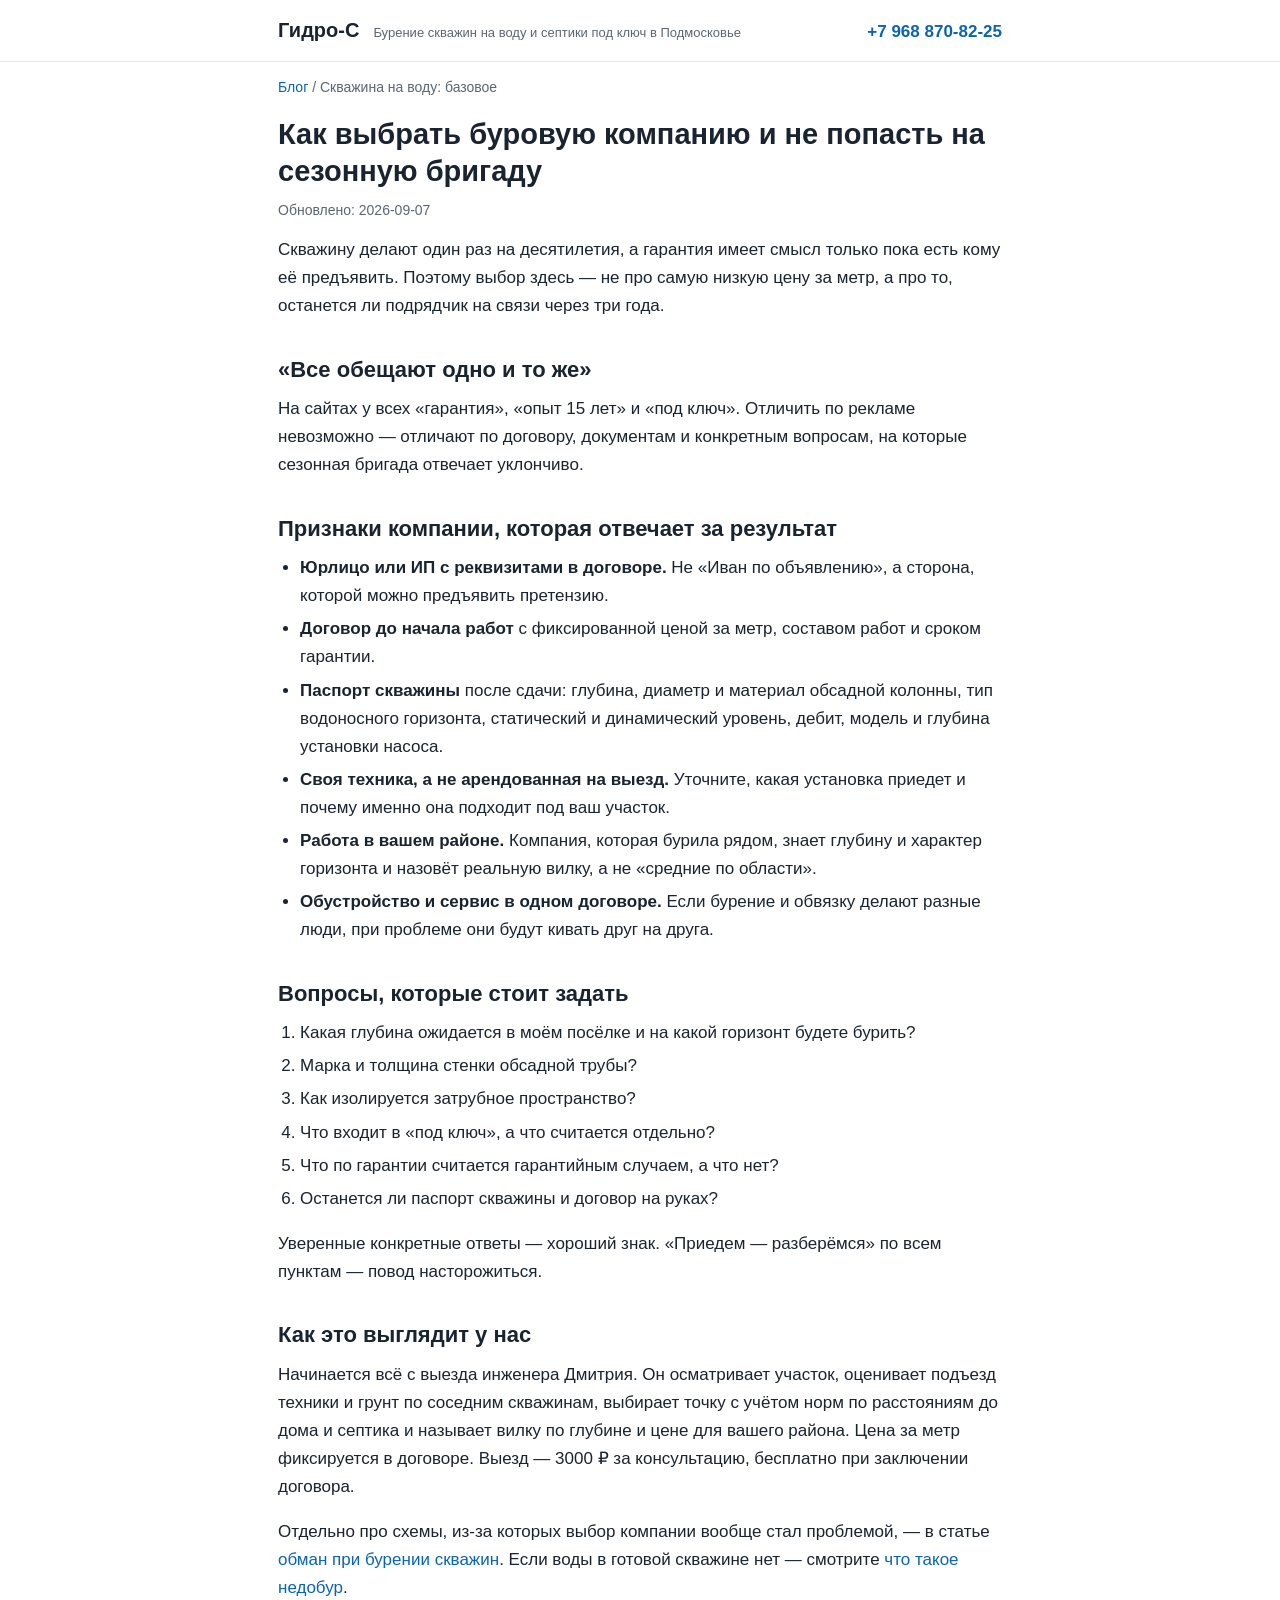
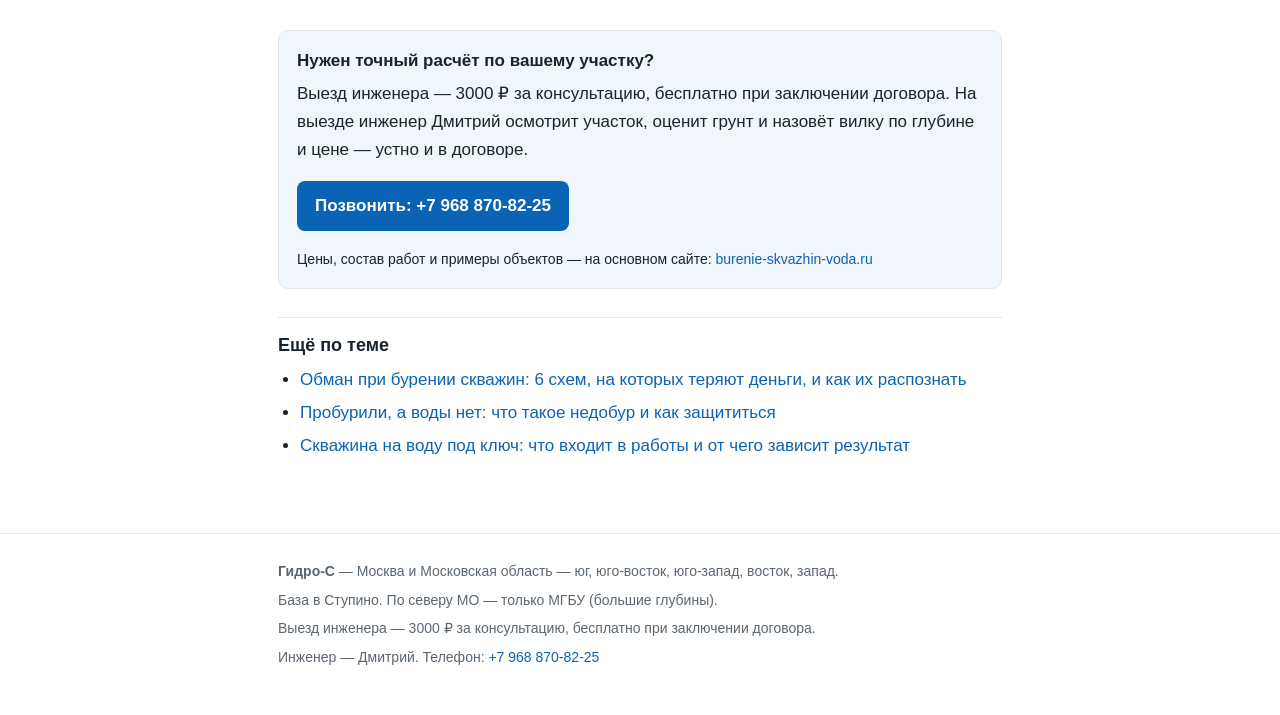
==== docs/kak-vybrat-burovuyu-kompaniyu/index.html @ e6ea915f "Образец статьи (7-блочный каркас) + UTM-ссылка на осн. сайт + фикс префикса внутр. ссылок Co-Authore" ====
<!doctype html>
<html lang="ru">
<head>
<meta charset="utf-8">
<meta name="viewport" content="width=device-width, initial-scale=1">
<title>Как выбрать буровую компанию и не попасть на сезонную бригаду — Гидро-С</title>
<meta name="description" content="По каким признакам отличить буровую компанию, которая отвечает за результат годами, от бригады, которая пропадёт после сезона. Что спросить и что должно быть в договоре.">
<link rel="canonical" href="https://tv3911471-arch.github.io/gidros-blog/kak-vybrat-burovuyu-kompaniyu/">
<meta property="og:title" content="Как выбрать буровую компанию и не попасть на сезонную бригаду — Гидро-С">
<meta property="og:description" content="По каким признакам отличить буровую компанию, которая отвечает за результат годами, от бригады, которая пропадёт после сезона. Что спросить и что должно быть в договоре.">
<meta property="og:type" content="article">
<meta property="og:url" content="https://tv3911471-arch.github.io/gidros-blog/kak-vybrat-burovuyu-kompaniyu/">
<meta property="og:locale" content="ru_RU">

<link rel="stylesheet" href="../assets/style.css">
<script type="application/ld+json">{"@context": "https://schema.org", "@type": "Article", "headline": "Как выбрать буровую компанию и не попасть на сезонную бригаду", "description": "По каким признакам отличить буровую компанию, которая отвечает за результат годами, от бригады, которая пропадёт после сезона. Что спросить и что должно быть в договоре.", "inLanguage": "ru-RU", "mainEntityOfPage": "https://tv3911471-arch.github.io/gidros-blog/kak-vybrat-burovuyu-kompaniyu/", "author": {"@type": "Organization", "name": "Гидро-С"}, "publisher": {"@type": "Organization", "name": "Гидро-С"}, "dateModified": "2026-09-07"}</script>
</head>
<body>
<header class="site-header">
  <div class="wrap">
    <a class="brand" href="../index.html">Гидро-С</a>
    <span class="brand-tag">Бурение скважин на воду и септики под ключ в Подмосковье</span>
    <a class="header-phone" href="tel:+79688708225">+7 968 870-82-25</a>
  </div>
</header>

<main class="wrap">

<article class="article">
  <nav class="crumbs"><a href="../index.html">Блог</a> / Скважина на воду: базовое</nav>
  <h1>Как выбрать буровую компанию и не попасть на сезонную бригаду</h1>
  <p class="meta">Обновлено: 2026-09-07</p>

  <div class="body">
    <p>Скважину делают один раз на десятилетия, а гарантия имеет смысл только пока есть кому её предъявить. Поэтому выбор здесь — не про самую низкую цену за метр, а про то, останется ли подрядчик на связи через три года.</p>
<h2 id="_1">«Все обещают одно и то же»</h2>
<p>На сайтах у всех «гарантия», «опыт 15 лет» и «под ключ». Отличить по рекламе невозможно — отличают по договору, документам и конкретным вопросам, на которые сезонная бригада отвечает уклончиво.</p>
<h2 id="_2">Признаки компании, которая отвечает за результат</h2>
<ul>
<li><strong>Юрлицо или ИП с реквизитами в договоре.</strong> Не «Иван по объявлению», а сторона, которой можно предъявить претензию.</li>
<li><strong>Договор до начала работ</strong> с фиксированной ценой за метр, составом работ и сроком гарантии.</li>
<li><strong>Паспорт скважины</strong> после сдачи: глубина, диаметр и материал обсадной колонны, тип водоносного горизонта, статический и динамический уровень, дебит, модель и глубина установки насоса.</li>
<li><strong>Своя техника, а не арендованная на выезд.</strong> Уточните, какая установка приедет и почему именно она подходит под ваш участок.</li>
<li><strong>Работа в вашем районе.</strong> Компания, которая бурила рядом, знает глубину и характер горизонта и назовёт реальную вилку, а не «средние по области».</li>
<li><strong>Обустройство и сервис в одном договоре.</strong> Если бурение и обвязку делают разные люди, при проблеме они будут кивать друг на друга.</li>
</ul>
<h2 id="_3">Вопросы, которые стоит задать</h2>
<ol>
<li>Какая глубина ожидается в моём посёлке и на какой горизонт будете бурить?</li>
<li>Марка и толщина стенки обсадной трубы?</li>
<li>Как изолируется затрубное пространство?</li>
<li>Что входит в «под ключ», а что считается отдельно?</li>
<li>Что по гарантии считается гарантийным случаем, а что нет?</li>
<li>Останется ли паспорт скважины и договор на руках?</li>
</ol>
<p>Уверенные конкретные ответы — хороший знак. «Приедем — разберёмся» по всем пунктам — повод насторожиться.</p>
<h2 id="_4">Как это выглядит у нас</h2>
<p>Начинается всё с выезда инженера Дмитрия. Он осматривает участок, оценивает подъезд техники и грунт по соседним скважинам, выбирает точку с учётом норм по расстояниям до дома и септика и называет вилку по глубине и цене для вашего района. Цена за метр фиксируется в договоре. Выезд — 3000 ₽ за консультацию, бесплатно при заключении договора.</p>
<p>Отдельно про схемы, из-за которых выбор компании вообще стал проблемой, — в статье <a href="/gidros-blog/obman-pri-burenii-skvazhin/">обман при бурении скважин</a>. Если воды в готовой скважине нет — смотрите <a href="/gidros-blog/probureli-a-vody-net-nedobur/">что такое недобур</a>.</p>
  </div>

  <div class="cta">
    <p class="cta-title">Нужен точный расчёт по вашему участку?</p>
    <p>Выезд инженера — 3000 ₽ за консультацию, бесплатно при заключении договора. На выезде инженер Дмитрий осмотрит участок, оценит грунт и назовёт вилку по глубине и цене — устно и в договоре.</p>
    <p><a class="btn" href="tel:+79688708225">Позвонить: +7 968 870-82-25</a></p>
    <p class="cta-site">Цены, состав работ и примеры объектов — на основном сайте:
      <a href="https://burenie-skvazhin-voda.ru/?utm_source=blog&amp;utm_medium=article&amp;utm_campaign=skvazhina-osnovy&amp;utm_content=kak-vybrat-burovuyu-kompaniyu&amp;utm_term=kak-vybrat-burovuyu-kompaniyu" rel="nofollow">burenie-skvazhin-voda.ru</a></p>
  </div>

  
  <section class="related">
    <h2>Ещё по теме</h2>
    <ul>
      <li><a href="../obman-pri-burenii-skvazhin/">Обман при бурении скважин: 6 схем, на которых теряют деньги, и как их распознать</a></li><li><a href="../probureli-a-vody-net-nedobur/">Пробурили, а воды нет: что такое недобур и как защититься</a></li><li><a href="../skvazhina-na-vodu-pod-klyuch/">Скважина на воду под ключ: что входит в работы и от чего зависит результат</a></li>
    </ul>
  </section>
  
</article>

</main>

<footer class="site-footer">
  <div class="wrap">
    <p><strong>Гидро-С</strong> — Москва и Московская область — юг, юго-восток, юго-запад, восток, запад.</p>
    <p>База в Ступино. По северу МО — только МГБУ (большие глубины).</p>
    <p>Выезд инженера — 3000 ₽ за консультацию, бесплатно при заключении договора.</p>
    <p class="muted">Инженер — Дмитрий. Телефон: <a href="tel:+79688708225">+7 968 870-82-25</a></p>
  </div>
</footer>
</body>
</html>
---- docs/assets/style.css ----
:root{
  --ink:#1a2330; --muted:#5b6673; --line:#e2e6ea; --bg:#ffffff;
  --accent:#0b63b6; --accent-dark:#084a89; --cta-bg:#f0f6fc;
  --max:760px;
}
*{box-sizing:border-box}
html{-webkit-text-size-adjust:100%}
body{
  margin:0; background:var(--bg); color:var(--ink);
  font:17px/1.65 -apple-system,BlinkMacSystemFont,"Segoe UI",Roboto,"Helvetica Neue",Arial,sans-serif;
}
.wrap{max-width:var(--max); margin:0 auto; padding:0 18px}
a{color:var(--accent); text-decoration:none}
a:hover{text-decoration:underline}

.site-header{border-bottom:1px solid var(--line); padding:14px 0}
.site-header .wrap{display:flex; flex-wrap:wrap; align-items:baseline; gap:6px 14px}
.brand{font-weight:700; font-size:20px; color:var(--ink)}
.brand-tag{color:var(--muted); font-size:13px; flex:1 1 auto}
.header-phone{font-weight:600; white-space:nowrap}

h1{font-size:29px; line-height:1.25; margin:.6em 0 .5em}
h2{font-size:22px; line-height:1.3; margin:1.6em 0 .5em}
h3{font-size:19px; margin:1.4em 0 .4em}
p,ul,ol,table{margin:0 0 1em}
ul,ol{padding-left:1.3em}
li{margin:.3em 0}
table{border-collapse:collapse; width:100%; font-size:15px}
th,td{border:1px solid var(--line); padding:8px 10px; text-align:left}
th{background:#f6f8fa}
img{max-width:100%; height:auto}

.crumbs{color:var(--muted); font-size:14px; margin:14px 0 0}
.meta{color:var(--muted); font-size:14px; margin-top:-.3em}

.article{padding-bottom:24px}
.home-intro{padding:22px 0 6px}
.cluster{margin:22px 0}
.cluster h2{margin-bottom:.3em}

.cta{background:var(--cta-bg); border:1px solid var(--line); border-radius:10px; padding:16px 18px; margin:28px 0}
.cta-title{font-weight:700; margin-bottom:.3em}
.cta-site{font-size:14px; margin-top:.7em; margin-bottom:0}
.btn{display:inline-block; background:var(--accent); color:#fff; padding:11px 18px; border-radius:8px; font-weight:600}
.btn:hover{background:var(--accent-dark); text-decoration:none}

.related{margin-top:28px; border-top:1px solid var(--line); padding-top:16px}
.related h2{font-size:18px; margin-top:0}

.site-footer{border-top:1px solid var(--line); margin-top:32px; padding:20px 0 40px; font-size:14px; color:var(--muted)}
.site-footer p{margin:.4em 0}
.muted{color:var(--muted)}

@media(max-width:520px){
  body{font-size:16px}
  h1{font-size:25px}
}
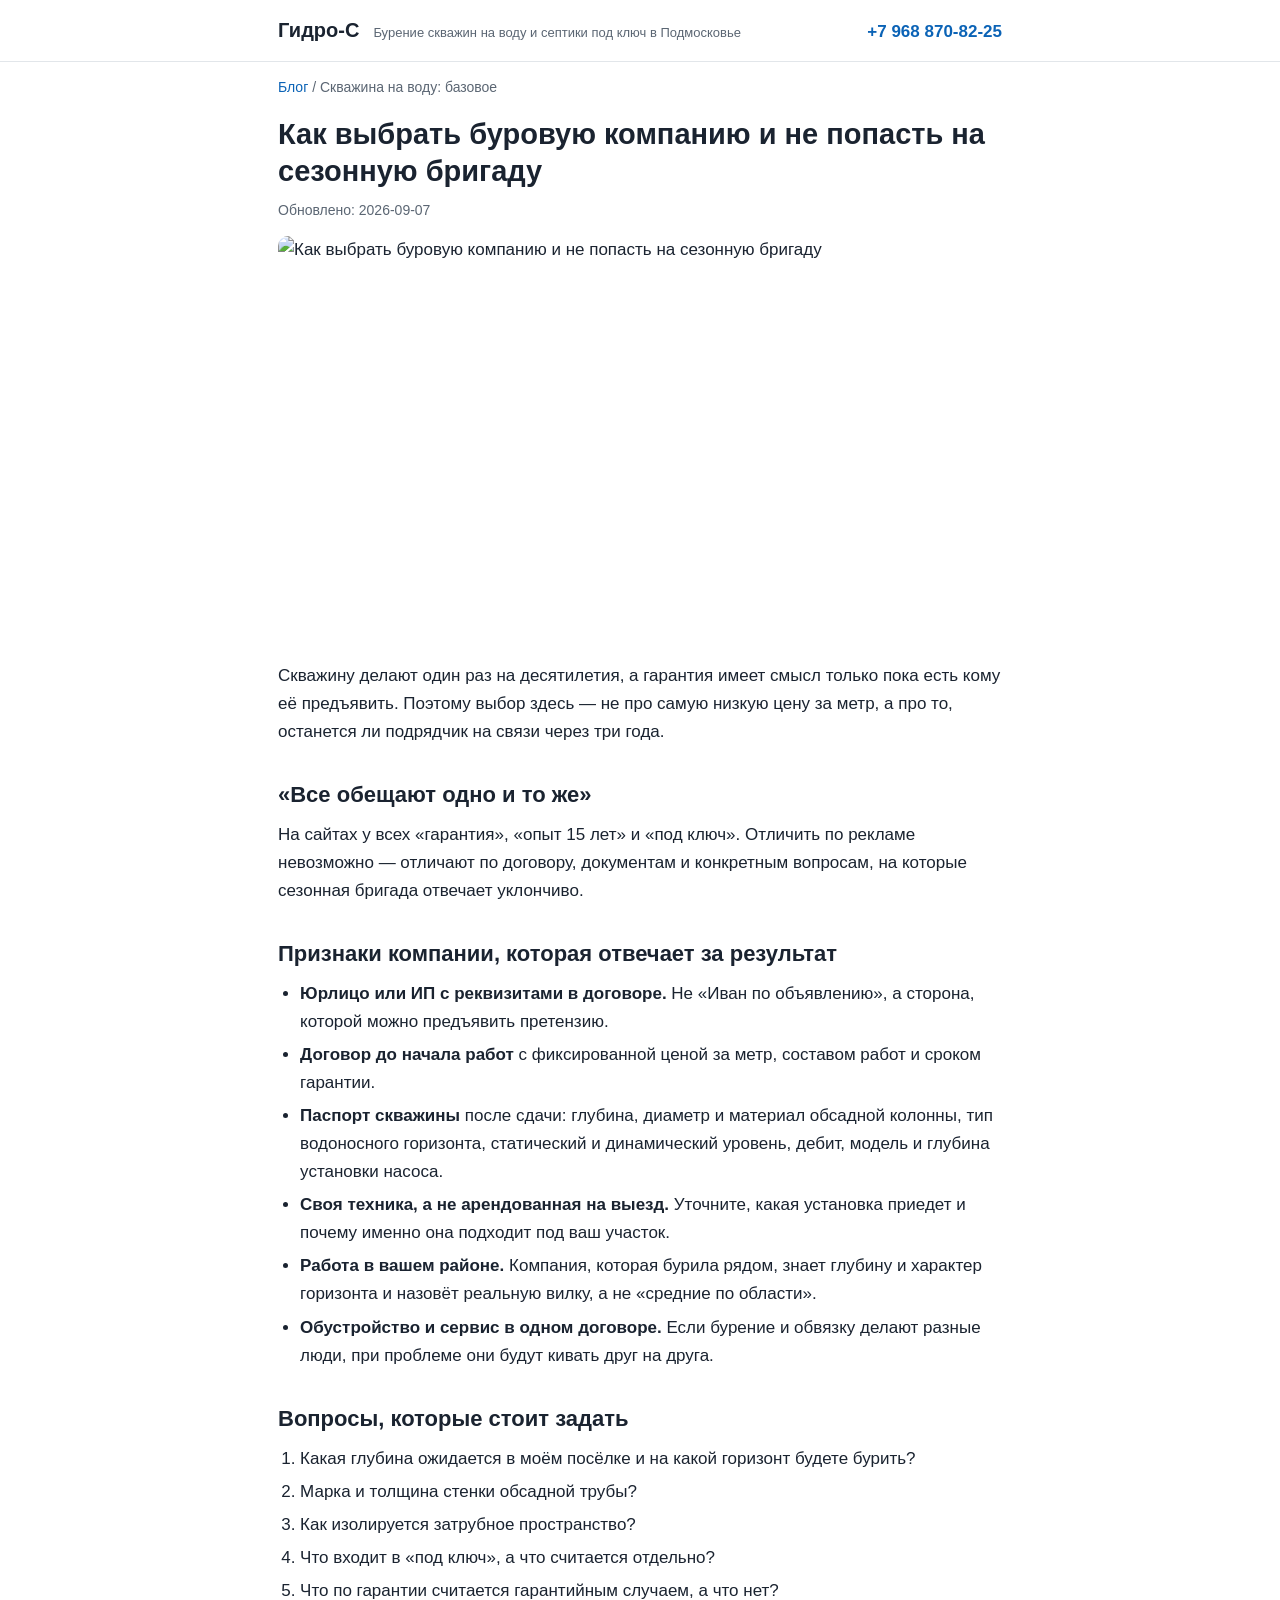
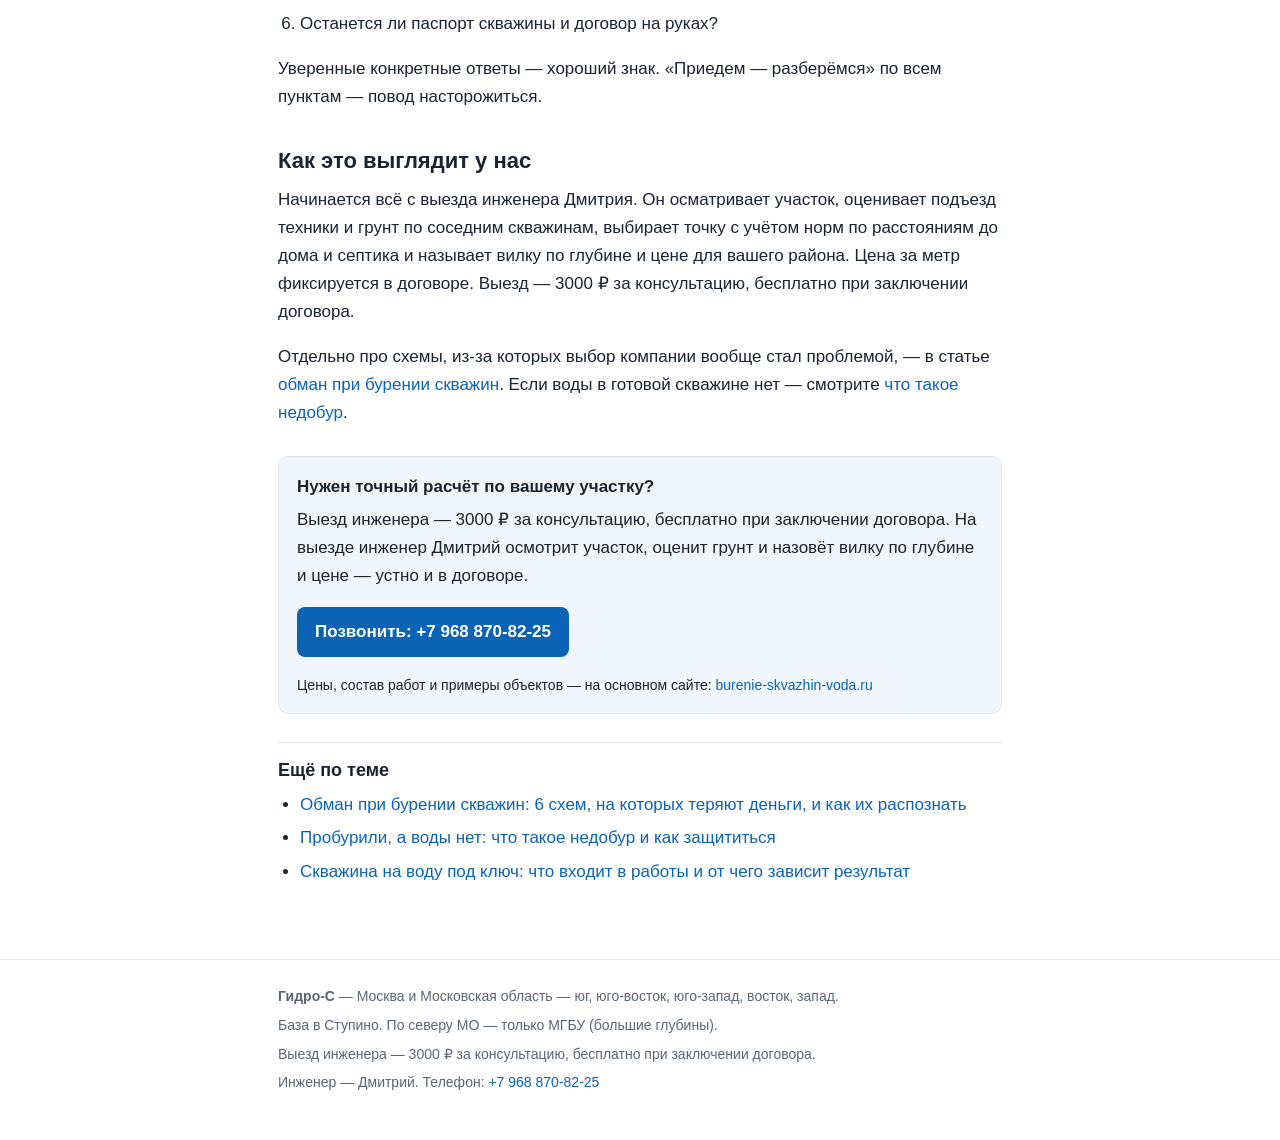
==== commit 97b57d66: "Обложки статей (генератор covers.py) + og:image + видимая обложка на странице" ====
--- a/docs/kak-vybrat-burovuyu-kompaniyu/index.html
+++ b/docs/kak-vybrat-burovuyu-kompaniyu/index.html
@@ -11,7 +11,7 @@
 <meta property="og:type" content="article">
 <meta property="og:url" content="https://tv3911471-arch.github.io/gidros-blog/kak-vybrat-burovuyu-kompaniyu/">
 <meta property="og:locale" content="ru_RU">
-
+<meta property="og:image" content="https://tv3911471-arch.github.io/gidros-blog/img/kak-vybrat-burovuyu-kompaniyu.png">
 <link rel="stylesheet" href="../assets/style.css">
 <script type="application/ld+json">{"@context": "https://schema.org", "@type": "Article", "headline": "Как выбрать буровую компанию и не попасть на сезонную бригаду", "description": "По каким признакам отличить буровую компанию, которая отвечает за результат годами, от бригады, которая пропадёт после сезона. Что спросить и что должно быть в договоре.", "inLanguage": "ru-RU", "mainEntityOfPage": "https://tv3911471-arch.github.io/gidros-blog/kak-vybrat-burovuyu-kompaniyu/", "author": {"@type": "Organization", "name": "Гидро-С"}, "publisher": {"@type": "Organization", "name": "Гидро-С"}, "dateModified": "2026-09-07"}</script>
 </head>
@@ -30,6 +30,7 @@
   <nav class="crumbs"><a href="../index.html">Блог</a> / Скважина на воду: базовое</nav>
   <h1>Как выбрать буровую компанию и не попасть на сезонную бригаду</h1>
   <p class="meta">Обновлено: 2026-09-07</p>
+  <img class="cover" src="https://tv3911471-arch.github.io/gidros-blog/img/kak-vybrat-burovuyu-kompaniyu.png" width="1100" height="619" alt="Как выбрать буровую компанию и не попасть на сезонную бригаду">
 
   <div class="body">
     <p>Скважину делают один раз на десятилетия, а гарантия имеет смысл только пока есть кому её предъявить. Поэтому выбор здесь — не про самую низкую цену за метр, а про то, останется ли подрядчик на связи через три года.</p>
--- a/docs/assets/style.css
+++ b/docs/assets/style.css
@@ -34,6 +34,7 @@
 .meta{color:var(--muted); font-size:14px; margin-top:-.3em}
 
 .article{padding-bottom:24px}
+.cover{width:100%; height:auto; border-radius:10px; margin:6px 0 18px; display:block}
 .home-intro{padding:22px 0 6px}
 .cluster{margin:22px 0}
 .cluster h2{margin-bottom:.3em}
